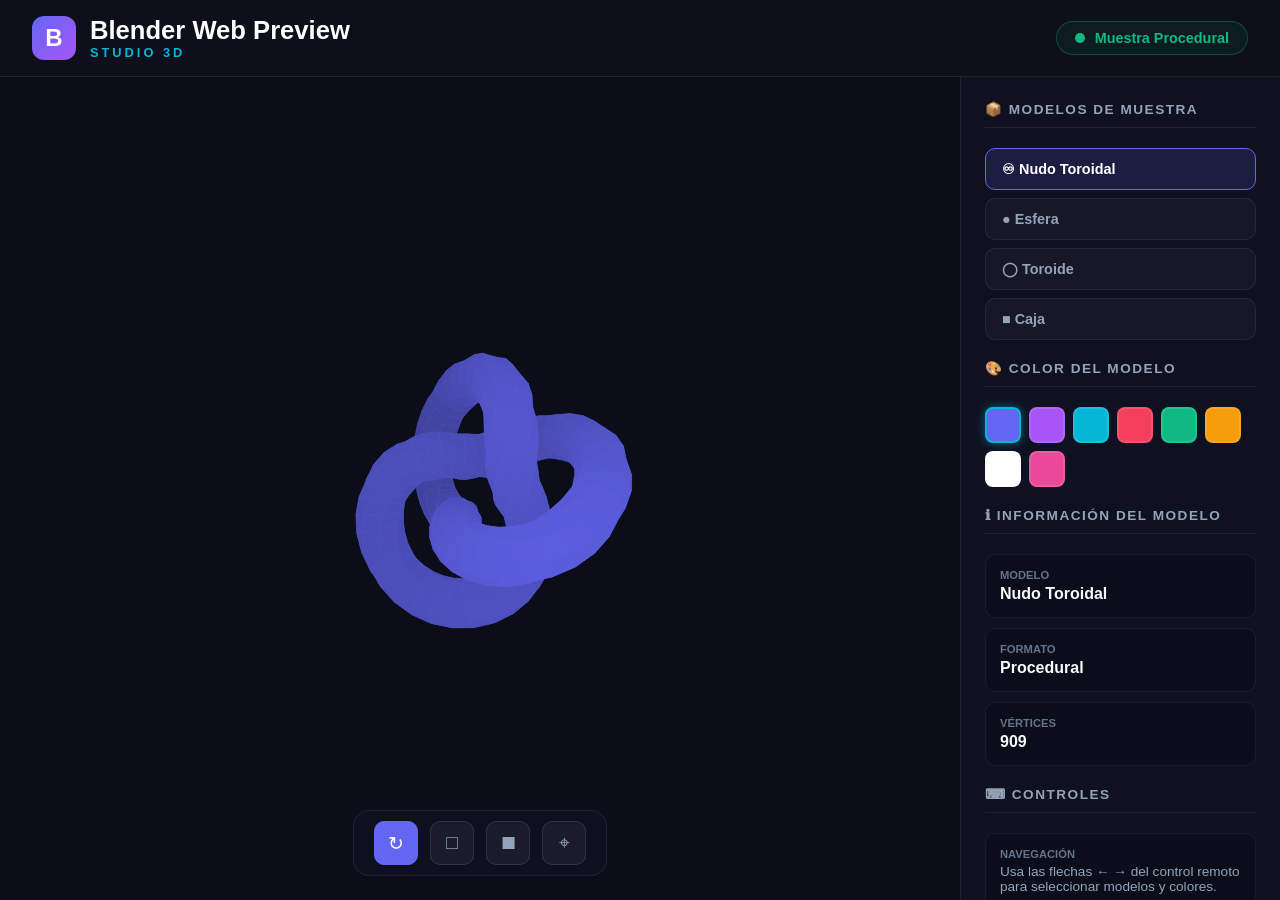
==== tv.html @ 752a5b27 "Agregar versión compatible para Smart TV (tv.html) y script de inicio" ====
<!DOCTYPE html>
<html lang="es">
<head>
  <meta charset="UTF-8">
  <meta name="viewport" content="width=device-width, initial-scale=1.0">
  <title>Blender Web Preview - Studio 3D</title>
  <style>
    /* ===== SMART TV COMPATIBLE CSS ===== */
    /* No CSS variables, no backdrop-filter, no complex gradients */
    * {
      box-sizing: border-box;
      margin: 0;
      padding: 0;
    }

    @font-face {
      font-family: 'TVFont';
      src: local('Segoe UI'), local('Arial'), local('Helvetica');
    }

    body {
      background: #0a0b12;
      color: #f8fafc;
      font-family: 'TVFont', Arial, Helvetica, sans-serif;
      height: 100vh;
      overflow: hidden;
      display: flex;
      flex-direction: column;
    }

    /* Header */
    .tv-header {
      display: flex;
      align-items: center;
      justify-content: space-between;
      padding: 16px 32px;
      background: #0d0f1a;
      border-bottom: 1px solid rgba(255,255,255,0.08);
      flex-shrink: 0;
    }

    .tv-logo {
      display: flex;
      align-items: center;
      gap: 14px;
    }

    .tv-logo-icon {
      background: linear-gradient(135deg, #6366f1, #a855f7);
      width: 44px;
      height: 44px;
      border-radius: 12px;
      display: flex;
      align-items: center;
      justify-content: center;
      color: #fff;
      font-weight: 800;
      font-size: 1.5rem;
    }

    .tv-logo-title {
      font-size: 1.6rem;
      font-weight: 700;
      color: #fff;
    }

    .tv-logo-subtitle {
      font-size: 0.8rem;
      color: #06b6d4;
      text-transform: uppercase;
      letter-spacing: 3px;
      font-weight: 600;
    }

    .tv-status {
      display: flex;
      align-items: center;
      gap: 10px;
      padding: 8px 18px;
      border-radius: 30px;
      border: 1px solid rgba(16, 185, 129, 0.3);
      background: rgba(16, 185, 129, 0.08);
      color: #10b981;
      font-size: 0.9rem;
      font-weight: 600;
    }

    .tv-status-dot {
      width: 10px;
      height: 10px;
      border-radius: 50%;
      background: #10b981;
    }

    /* Main content */
    .tv-main {
      flex: 1;
      display: flex;
      position: relative;
      overflow: hidden;
    }

    /* 3D Canvas area */
    .tv-canvas-wrap {
      flex: 1;
      display: flex;
      align-items: center;
      justify-content: center;
      position: relative;
      background: #0b0d19;
    }

    #tv-canvas {
      width: 100%;
      height: 100%;
      display: block;
    }

    /* Side info panel */
    .tv-sidebar {
      width: 320px;
      background: rgba(16, 18, 35, 0.9);
      border-left: 1px solid rgba(255,255,255,0.07);
      padding: 24px;
      display: flex;
      flex-direction: column;
      gap: 20px;
      overflow-y: auto;
      flex-shrink: 0;
    }

    .tv-section-title {
      font-size: 0.85rem;
      font-weight: 700;
      text-transform: uppercase;
      letter-spacing: 1.5px;
      color: #94a3b8;
      border-bottom: 1px solid rgba(255,255,255,0.07);
      padding-bottom: 10px;
    }

    .tv-info-card {
      padding: 14px;
      border-radius: 10px;
      background: rgba(0,0,0,0.2);
      border: 1px solid rgba(255,255,255,0.06);
    }

    .tv-info-label {
      font-size: 0.7rem;
      font-weight: 600;
      text-transform: uppercase;
      color: #64748b;
      margin-bottom: 4px;
    }

    .tv-info-value {
      font-size: 1rem;
      font-weight: 700;
      color: #f8fafc;
    }

    .tv-info-grid {
      display: flex;
      flex-direction: column;
      gap: 10px;
    }

    /* Control buttons */
    .tv-controls {
      position: absolute;
      bottom: 24px;
      left: 50%;
      transform: translateX(-50%);
      display: flex;
      gap: 12px;
      padding: 10px 20px;
      background: rgba(16, 18, 35, 0.85);
      border: 1px solid rgba(255,255,255,0.07);
      border-radius: 16px;
    }

    .tv-btn {
      width: 44px;
      height: 44px;
      border-radius: 10px;
      background: rgba(255,255,255,0.05);
      border: 1px solid rgba(255,255,255,0.1);
      color: #94a3b8;
      display: flex;
      align-items: center;
      justify-content: center;
      cursor: pointer;
      font-size: 1.2rem;
      transition: all 0.2s;
    }

    .tv-btn:hover, .tv-btn:focus {
      background: rgba(99, 102, 241, 0.15);
      border-color: #6366f1;
      color: #fff;
      outline: none;
    }

    .tv-btn.active {
      background: #6366f1;
      border-color: #6366f1;
      color: #fff;
    }

    /* Sample models grid */
    .tv-samples {
      display: flex;
      flex-direction: column;
      gap: 8px;
    }

    .tv-sample-btn {
      padding: 12px 16px;
      border-radius: 10px;
      background: rgba(255,255,255,0.03);
      border: 1px solid rgba(255,255,255,0.07);
      color: #94a3b8;
      font-size: 0.9rem;
      font-weight: 600;
      cursor: pointer;
      text-align: left;
      transition: all 0.2s;
    }

    .tv-sample-btn:hover, .tv-sample-btn:focus {
      background: rgba(99, 102, 241, 0.1);
      border-color: #6366f1;
      color: #fff;
      outline: none;
    }

    .tv-sample-btn.selected {
      background: rgba(99, 102, 241, 0.15);
      border-color: #6366f1;
      color: #fff;
    }

    /* Color selection */
    .tv-color-row {
      display: flex;
      gap: 8px;
      flex-wrap: wrap;
    }

    .tv-color-swatch {
      width: 36px;
      height: 36px;
      border-radius: 8px;
      border: 2px solid rgba(255,255,255,0.1);
      cursor: pointer;
      transition: all 0.2s;
    }

    .tv-color-swatch:hover, .tv-color-swatch:focus {
      border-color: #fff;
      transform: scale(1.1);
      outline: none;
    }

    .tv-color-swatch.selected {
      border-color: #06b6d4;
      box-shadow: 0 0 10px rgba(6, 182, 212, 0.5);
    }

    /* IP display */
    .tv-ip-banner {
      position: absolute;
      top: 16px;
      right: 16px;
      padding: 8px 16px;
      border-radius: 10px;
      background: rgba(99, 102, 241, 0.15);
      border: 1px solid rgba(99, 102, 241, 0.3);
      color: #a5b4fc;
      font-size: 0.8rem;
      font-weight: 600;
      z-index: 5;
    }

    /* Loading state */
    .tv-loading {
      position: absolute;
      top: 50%;
      left: 50%;
      transform: translate(-50%, -50%);
      text-align: center;
      color: #94a3b8;
      font-size: 1.1rem;
      font-weight: 600;
    }

    /* Keyboard nav highlight */
    *:focus-visible {
      outline: 2px solid #6366f1;
      outline-offset: 2px;
    }
  </style>
</head>
<body>

  <!-- Header -->
  <div class="tv-header">
    <div class="tv-logo">
      <div class="tv-logo-icon">B</div>
      <div>
        <div class="tv-logo-title">Blender Web Preview</div>
        <div class="tv-logo-subtitle">Studio 3D</div>
      </div>
    </div>
    <div class="tv-status">
      <div class="tv-status-dot"></div>
      <span id="tv-status-text">Muestra Procedural</span>
    </div>
  </div>

  <!-- Main -->
  <div class="tv-main">
    <!-- Canvas -->
    <div class="tv-canvas-wrap">
      <canvas id="tv-canvas"></canvas>

      <!-- Bottom controls -->
      <div class="tv-controls">
        <button class="tv-btn active" id="btn-rotate" title="Rotación" tabindex="1">&#x21BB;</button>
        <button class="tv-btn" id="btn-wireframe" title="Wireframe" tabindex="2">&#x25A1;</button>
        <button class="tv-btn" id="btn-grid" title="Cuadrícula" tabindex="3">&#x23F9;</button>
        <button class="tv-btn" id="btn-reset" title="Centrar" tabindex="4">&#x2316;</button>
      </div>
    </div>

    <!-- Sidebar -->
    <div class="tv-sidebar">
      <div class="tv-section-title">&#x1F4E6; Modelos de Muestra</div>
      <div class="tv-samples">
        <button class="tv-sample-btn selected" data-model="torusKnot" tabindex="10">&#x267E; Nudo Toroidal</button>
        <button class="tv-sample-btn" data-model="sphere" tabindex="11">&#x25CF; Esfera</button>
        <button class="tv-sample-btn" data-model="torus" tabindex="12">&#x25EF; Toroide</button>
        <button class="tv-sample-btn" data-model="box" tabindex="13">&#x25A0; Caja</button>
      </div>

      <div class="tv-section-title">&#x1F3A8; Color del Modelo</div>
      <div class="tv-color-row" id="color-palette">
        <div class="tv-color-swatch selected" data-color="#6366f1" style="background:#6366f1" tabindex="20"></div>
        <div class="tv-color-swatch" data-color="#a855f7" style="background:#a855f7" tabindex="21"></div>
        <div class="tv-color-swatch" data-color="#06b6d4" style="background:#06b6d4" tabindex="22"></div>
        <div class="tv-color-swatch" data-color="#f43f5e" style="background:#f43f5e" tabindex="23"></div>
        <div class="tv-color-swatch" data-color="#10b981" style="background:#10b981" tabindex="24"></div>
        <div class="tv-color-swatch" data-color="#f59e0b" style="background:#f59e0b" tabindex="25"></div>
        <div class="tv-color-swatch" data-color="#ffffff" style="background:#ffffff" tabindex="26"></div>
        <div class="tv-color-swatch" data-color="#ec4899" style="background:#ec4899" tabindex="27"></div>
      </div>

      <div class="tv-section-title">&#x2139; Información del Modelo</div>
      <div class="tv-info-grid">
        <div class="tv-info-card">
          <div class="tv-info-label">Modelo</div>
          <div class="tv-info-value" id="info-name">Nudo Toroidal</div>
        </div>
        <div class="tv-info-card">
          <div class="tv-info-label">Formato</div>
          <div class="tv-info-value" id="info-format">Procedural</div>
        </div>
        <div class="tv-info-card">
          <div class="tv-info-label">Vértices</div>
          <div class="tv-info-value" id="info-verts">—</div>
        </div>
      </div>

      <div class="tv-section-title">&#x2328; Controles</div>
      <div class="tv-info-grid">
        <div class="tv-info-card">
          <div class="tv-info-label">Navegación</div>
          <div class="tv-info-value" style="font-size:0.85rem;font-weight:500;color:#94a3b8">
            Usa las flechas ← → del control remoto para seleccionar modelos y colores.
          </div>
        </div>
      </div>
    </div>
  </div>

  <script>
    // ===== SMART TV COMPATIBLE 3D RENDERER =====
    // Uses Canvas 2D (no WebGL required) with wireframe 3D projection

    var canvas = document.getElementById('tv-canvas');
    var ctx = canvas.getContext('2d');

    // State
    var currentModel = 'torusKnot';
    var modelColor = '#6366f1';
    var rotating = true;
    var wireframeMode = false;
    var showGrid = false;
    var angleX = 0.3;
    var angleY = 0;
    var angleZ = 0;

    // Resize canvas
    function resizeCanvas() {
      var parent = canvas.parentElement;
      canvas.width = parent.clientWidth;
      canvas.height = parent.clientHeight;
    }
    window.addEventListener('resize', resizeCanvas);
    resizeCanvas();

    // 3D Math helpers
    function rotateX(p, a) {
      var c = Math.cos(a), s = Math.sin(a);
      return [p[0], p[1]*c - p[2]*s, p[1]*s + p[2]*c];
    }
    function rotateY(p, a) {
      var c = Math.cos(a), s = Math.sin(a);
      return [p[0]*c + p[2]*s, p[1], -p[0]*s + p[2]*c];
    }
    function rotateZ(p, a) {
      var c = Math.cos(a), s = Math.sin(a);
      return [p[0]*c - p[1]*s, p[0]*s + p[1]*c, p[2]];
    }

    function project(p) {
      var fov = 400;
      var z = p[2] + 5;
      if (z < 0.1) z = 0.1;
      var scale = fov / z;
      return [canvas.width/2 + p[0]*scale, canvas.height/2 - p[1]*scale, z];
    }

    // Generate model vertices and edges
    function generateBox() {
      var s = 1;
      var v = [
        [-s,-s,-s],[s,-s,-s],[s,s,-s],[-s,s,-s],
        [-s,-s,s],[s,-s,s],[s,s,s],[-s,s,s]
      ];
      var e = [
        [0,1],[1,2],[2,3],[3,0],
        [4,5],[5,6],[6,7],[7,4],
        [0,4],[1,5],[2,6],[3,7]
      ];
      var f = [
        [0,1,2,3],[4,5,6,7],[0,1,5,4],[2,3,7,6],[0,3,7,4],[1,2,6,5]
      ];
      return {vertices: v, edges: e, faces: f, name: 'Caja'};
    }

    function generateSphere(res) {
      res = res || 16;
      var v = [];
      var e = [];
      var f = [];
      for (var i = 0; i <= res; i++) {
        var lat = Math.PI * i / res - Math.PI/2;
        for (var j = 0; j <= res; j++) {
          var lon = 2 * Math.PI * j / res;
          v.push([
            1.2 * Math.cos(lat) * Math.cos(lon),
            1.2 * Math.sin(lat),
            1.2 * Math.cos(lat) * Math.sin(lon)
          ]);
        }
      }
      for (var i = 0; i < res; i++) {
        for (var j = 0; j < res; j++) {
          var a = i * (res+1) + j;
          var b = a + 1;
          var c = a + res + 1;
          var d = c + 1;
          e.push([a, b]);
          e.push([a, c]);
          if (i === res - 1) e.push([c, d]);
          if (j === res - 1) e.push([b, d]);
          f.push([a, b, d, c]);
        }
      }
      return {vertices: v, edges: e, faces: f, name: 'Esfera'};
    }

    function generateTorus(R, r, seg1, seg2) {
      R = R || 1.0;
      r = r || 0.4;
      seg1 = seg1 || 24;
      seg2 = seg2 || 12;
      var v = [];
      var e = [];
      var f = [];
      for (var i = 0; i <= seg1; i++) {
        var theta = 2 * Math.PI * i / seg1;
        for (var j = 0; j <= seg2; j++) {
          var phi = 2 * Math.PI * j / seg2;
          v.push([
            (R + r * Math.cos(phi)) * Math.cos(theta),
            r * Math.sin(phi),
            (R + r * Math.cos(phi)) * Math.sin(theta)
          ]);
        }
      }
      for (var i = 0; i < seg1; i++) {
        for (var j = 0; j < seg2; j++) {
          var a = i * (seg2+1) + j;
          var b = a + 1;
          var c = a + seg2 + 1;
          var d = c + 1;
          e.push([a, b]);
          e.push([a, c]);
          f.push([a, b, d, c]);
        }
      }
      return {vertices: v, edges: e, faces: f, name: 'Toroide'};
    }

    function generateTorusKnot(p1, q1, tubeSeg, radSeg) {
      p1 = p1 || 2;
      q1 = q1 || 3;
      tubeSeg = tubeSeg || 100;
      radSeg = radSeg || 8;
      var radius = 1.0;
      var tube = 0.3;
      var v = [];
      var e = [];
      var f = [];

      for (var i = 0; i <= tubeSeg; i++) {
        var u = i / tubeSeg * 2 * Math.PI * p1;
        var cu = Math.cos(u);
        var su = Math.sin(u);
        var quOverP = q1 / p1 * u;
        var cs = Math.cos(quOverP);

        var cx = (2 + cs) * 0.5 * cu;
        var cy = (2 + cs) * 0.5 * su;
        var cz = Math.sin(quOverP) * 0.5;

        // Compute tangent and normal for tube circle
        var u2 = (i + 1) / tubeSeg * 2 * Math.PI * p1;
        var cu2 = Math.cos(u2);
        var su2 = Math.sin(u2);
        var cs2 = Math.cos(q1/p1*u2);
        var tx = (2+cs2)*0.5*cu2 - cx;
        var ty = (2+cs2)*0.5*su2 - cy;
        var tz = Math.sin(q1/p1*u2)*0.5 - cz;
        var tl = Math.sqrt(tx*tx+ty*ty+tz*tz) || 1;
        tx/=tl; ty/=tl; tz/=tl;

        // Arbitrary normal
        var nx = -su, ny = cu, nz = 0;
        var dot = nx*tx+ny*ty+nz*tz;
        nx -= dot*tx; ny -= dot*ty; nz -= dot*tz;
        var nl = Math.sqrt(nx*nx+ny*ny+nz*nz) || 1;
        nx/=nl; ny/=nl; nz/=nl;

        var bx = ty*nz-tz*ny, by = tz*nx-tx*nz, bz = tx*ny-ty*nx;

        for (var j = 0; j <= radSeg; j++) {
          var angle = 2 * Math.PI * j / radSeg;
          var cosA = Math.cos(angle), sinA = Math.sin(angle);
          v.push([
            cx + tube*(cosA*nx + sinA*bx),
            cy + tube*(cosA*ny + sinA*by),
            cz + tube*(cosA*nz + sinA*bz)
          ]);
        }
      }

      for (var i = 0; i < tubeSeg; i++) {
        for (var j = 0; j < radSeg; j++) {
          var a = i * (radSeg+1) + j;
          var b = a + 1;
          var c = a + radSeg + 1;
          var d = c + 1;
          e.push([a, b]);
          e.push([a, c]);
          f.push([a, b, d, c]);
        }
      }
      return {vertices: v, edges: e, faces: f, name: 'Nudo Toroidal'};
    }

    function getModel(type) {
      switch(type) {
        case 'box': return generateBox();
        case 'sphere': return generateSphere(14);
        case 'torus': return generateTorus();
        case 'torusKnot': default: return generateTorusKnot();
      }
    }

    var model = getModel(currentModel);

    // Parse hex color to RGB
    function hexToRgb(hex) {
      var r = parseInt(hex.slice(1,3), 16);
      var g = parseInt(hex.slice(3,5), 16);
      var b = parseInt(hex.slice(5,7), 16);
      return [r, g, b];
    }

    // Draw grid
    function drawGrid() {
      if (!showGrid) return;
      ctx.strokeStyle = 'rgba(255,255,255,0.06)';
      ctx.lineWidth = 1;
      for (var i = -5; i <= 5; i++) {
        var p1 = project(rotateY(rotateX([i, -1.5, -5], angleX), angleY));
        var p2 = project(rotateY(rotateX([i, -1.5, 5], angleX), angleY));
        ctx.beginPath();
        ctx.moveTo(p1[0], p1[1]);
        ctx.lineTo(p2[0], p2[1]);
        ctx.stroke();

        p1 = project(rotateY(rotateX([-5, -1.5, i], angleX), angleY));
        p2 = project(rotateY(rotateX([5, -1.5, i], angleX), angleY));
        ctx.beginPath();
        ctx.moveTo(p1[0], p1[1]);
        ctx.lineTo(p2[0], p2[1]);
        ctx.stroke();
      }
    }

    // Main draw
    function draw() {
      ctx.fillStyle = '#0b0d19';
      ctx.fillRect(0, 0, canvas.width, canvas.height);

      drawGrid();

      var rgb = hexToRgb(modelColor);
      var verts = model.vertices;
      var projected = [];

      for (var i = 0; i < verts.length; i++) {
        var p = verts[i];
        p = rotateX(p, angleX);
        p = rotateY(p, angleY);
        projected.push(project(p));
      }

      if (!wireframeMode && model.faces) {
        // Sort faces by average z (painter's algorithm)
        var facesWithZ = [];
        for (var i = 0; i < model.faces.length; i++) {
          var face = model.faces[i];
          var avgZ = 0;
          for (var j = 0; j < face.length; j++) {
            avgZ += projected[face[j]][2];
          }
          avgZ /= face.length;
          facesWithZ.push({face: face, z: avgZ});
        }
        facesWithZ.sort(function(a, b) { return b.z - a.z; });

        for (var i = 0; i < facesWithZ.length; i++) {
          var face = facesWithZ[i].face;
          var depth = facesWithZ[i].z;

          // Simple depth-based shading
          var shade = Math.max(0.2, Math.min(1, 1 - (depth - 3) / 8));
          var r = Math.round(rgb[0] * shade);
          var g = Math.round(rgb[1] * shade);
          var b = Math.round(rgb[2] * shade);

          ctx.fillStyle = 'rgb(' + r + ',' + g + ',' + b + ')';
          ctx.strokeStyle = 'rgba(' + rgb[0] + ',' + rgb[1] + ',' + rgb[2] + ',0.3)';
          ctx.lineWidth = 0.5;

          ctx.beginPath();
          ctx.moveTo(projected[face[0]][0], projected[face[0]][1]);
          for (var j = 1; j < face.length; j++) {
            ctx.lineTo(projected[face[j]][0], projected[face[j]][1]);
          }
          ctx.closePath();
          ctx.fill();
          ctx.stroke();
        }
      } else {
        // Wireframe mode
        ctx.strokeStyle = modelColor;
        ctx.lineWidth = 1;
        var edges = model.edges;
        for (var i = 0; i < edges.length; i++) {
          var a = projected[edges[i][0]];
          var b = projected[edges[i][1]];
          ctx.beginPath();
          ctx.moveTo(a[0], a[1]);
          ctx.lineTo(b[0], b[1]);
          ctx.stroke();
        }
      }

      if (rotating) {
        angleY += 0.008;
      }

      requestAnimationFrame(draw);
    }

    draw();

    // === UI Interactions ===

    // Model selection
    var sampleBtns = document.querySelectorAll('.tv-sample-btn');
    for (var i = 0; i < sampleBtns.length; i++) {
      sampleBtns[i].addEventListener('click', function() {
        for (var j = 0; j < sampleBtns.length; j++) {
          sampleBtns[j].className = 'tv-sample-btn';
        }
        this.className = 'tv-sample-btn selected';
        currentModel = this.getAttribute('data-model');
        model = getModel(currentModel);
        document.getElementById('info-name').textContent = model.name;
        document.getElementById('info-verts').textContent = model.vertices.length;
      });
    }

    // Color selection
    var swatches = document.querySelectorAll('.tv-color-swatch');
    for (var i = 0; i < swatches.length; i++) {
      swatches[i].addEventListener('click', function() {
        for (var j = 0; j < swatches.length; j++) {
          swatches[j].className = 'tv-color-swatch';
        }
        this.className = 'tv-color-swatch selected';
        modelColor = this.getAttribute('data-color');
      });
    }

    // Toggle buttons
    document.getElementById('btn-rotate').addEventListener('click', function() {
      rotating = !rotating;
      this.className = rotating ? 'tv-btn active' : 'tv-btn';
    });

    document.getElementById('btn-wireframe').addEventListener('click', function() {
      wireframeMode = !wireframeMode;
      this.className = wireframeMode ? 'tv-btn active' : 'tv-btn';
    });

    document.getElementById('btn-grid').addEventListener('click', function() {
      showGrid = !showGrid;
      this.className = showGrid ? 'tv-btn active' : 'tv-btn';
    });

    document.getElementById('btn-reset').addEventListener('click', function() {
      angleX = 0.3;
      angleY = 0;
    });

    // Update initial stats
    document.getElementById('info-verts').textContent = model.vertices.length;
  </script>
</body>
</html>
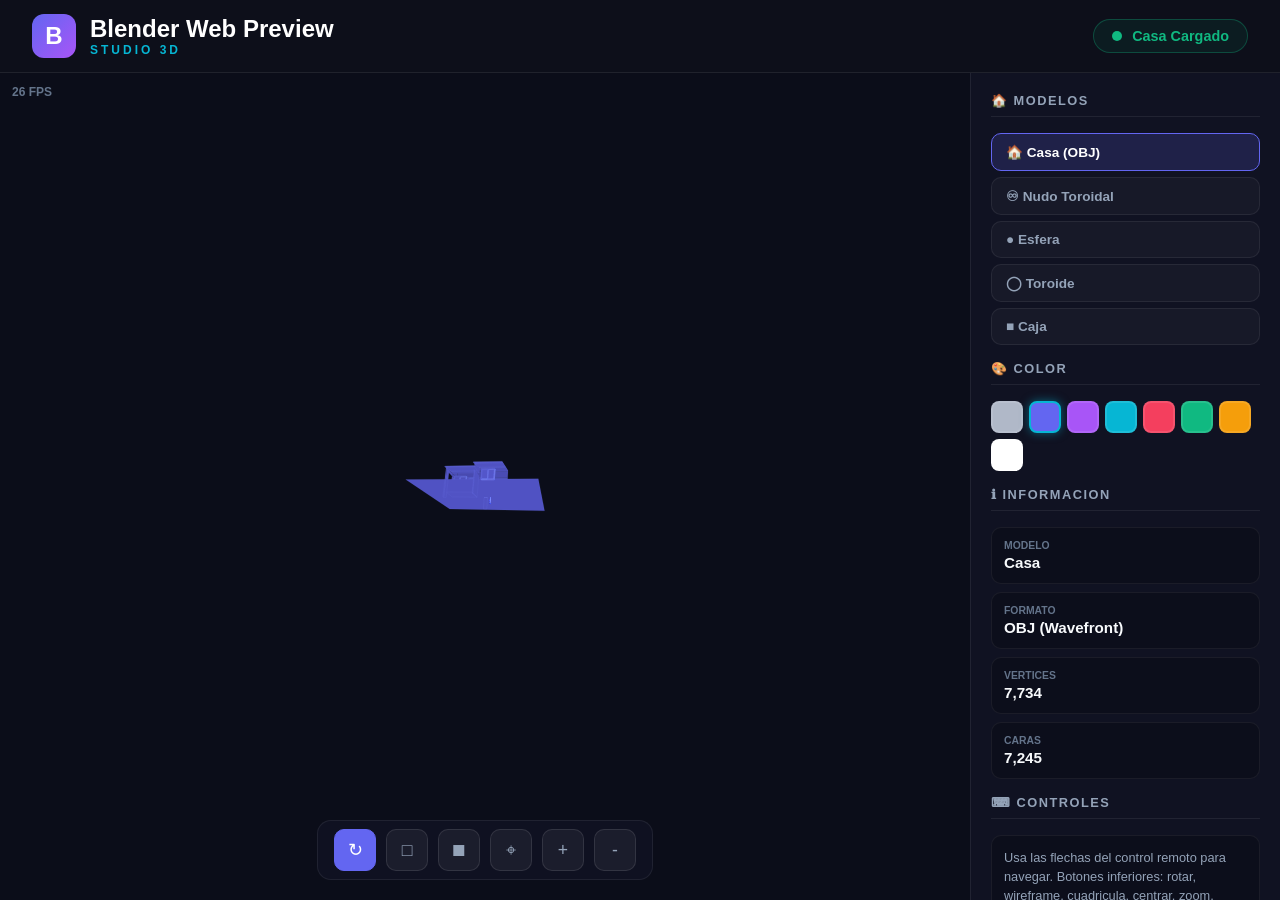
==== commit edfd99bd: "Agregar modelo casa.obj y actualizar tv.html con parser OBJ para Smart TV" ====
--- a/tv.html
+++ b/tv.html
@@ -5,23 +5,16 @@
   <meta name="viewport" content="width=device-width, initial-scale=1.0">
   <title>Blender Web Preview - Studio 3D</title>
   <style>
-    /* ===== SMART TV COMPATIBLE CSS ===== */
-    /* No CSS variables, no backdrop-filter, no complex gradients */
     * {
       box-sizing: border-box;
       margin: 0;
       padding: 0;
     }
 
-    @font-face {
-      font-family: 'TVFont';
-      src: local('Segoe UI'), local('Arial'), local('Helvetica');
-    }
-
     body {
       background: #0a0b12;
       color: #f8fafc;
-      font-family: 'TVFont', Arial, Helvetica, sans-serif;
+      font-family: 'Segoe UI', Arial, Helvetica, sans-serif;
       height: 100vh;
       overflow: hidden;
       display: flex;
@@ -33,7 +26,7 @@
       display: flex;
       align-items: center;
       justify-content: space-between;
-      padding: 16px 32px;
+      padding: 14px 32px;
       background: #0d0f1a;
       border-bottom: 1px solid rgba(255,255,255,0.08);
       flex-shrink: 0;
@@ -59,13 +52,13 @@
     }
 
     .tv-logo-title {
-      font-size: 1.6rem;
+      font-size: 1.5rem;
       font-weight: 700;
       color: #fff;
     }
 
     .tv-logo-subtitle {
-      font-size: 0.8rem;
+      font-size: 0.75rem;
       color: #06b6d4;
       text-transform: uppercase;
       letter-spacing: 3px;
@@ -100,7 +93,6 @@
       overflow: hidden;
     }
 
-    /* 3D Canvas area */
     .tv-canvas-wrap {
       flex: 1;
       display: flex;
@@ -116,46 +108,46 @@
       display: block;
     }
 
-    /* Side info panel */
+    /* Side panel */
     .tv-sidebar {
-      width: 320px;
-      background: rgba(16, 18, 35, 0.9);
+      width: 310px;
+      background: rgba(16, 18, 35, 0.95);
       border-left: 1px solid rgba(255,255,255,0.07);
-      padding: 24px;
+      padding: 20px;
       display: flex;
       flex-direction: column;
-      gap: 20px;
+      gap: 16px;
       overflow-y: auto;
       flex-shrink: 0;
     }
 
     .tv-section-title {
-      font-size: 0.85rem;
+      font-size: 0.8rem;
       font-weight: 700;
       text-transform: uppercase;
       letter-spacing: 1.5px;
       color: #94a3b8;
       border-bottom: 1px solid rgba(255,255,255,0.07);
-      padding-bottom: 10px;
+      padding-bottom: 8px;
     }
 
     .tv-info-card {
-      padding: 14px;
+      padding: 12px;
       border-radius: 10px;
       background: rgba(0,0,0,0.2);
       border: 1px solid rgba(255,255,255,0.06);
     }
 
     .tv-info-label {
-      font-size: 0.7rem;
+      font-size: 0.65rem;
       font-weight: 600;
       text-transform: uppercase;
       color: #64748b;
-      margin-bottom: 4px;
+      margin-bottom: 3px;
     }
 
     .tv-info-value {
-      font-size: 1rem;
+      font-size: 0.95rem;
       font-weight: 700;
       color: #f8fafc;
     }
@@ -163,26 +155,26 @@
     .tv-info-grid {
       display: flex;
       flex-direction: column;
-      gap: 10px;
-    }
-
-    /* Control buttons */
+      gap: 8px;
+    }
+
+    /* Controls */
     .tv-controls {
       position: absolute;
-      bottom: 24px;
+      bottom: 20px;
       left: 50%;
       transform: translateX(-50%);
       display: flex;
-      gap: 12px;
-      padding: 10px 20px;
-      background: rgba(16, 18, 35, 0.85);
+      gap: 10px;
+      padding: 8px 16px;
+      background: rgba(16, 18, 35, 0.9);
       border: 1px solid rgba(255,255,255,0.07);
-      border-radius: 16px;
+      border-radius: 14px;
     }
 
     .tv-btn {
-      width: 44px;
-      height: 44px;
+      width: 42px;
+      height: 42px;
       border-radius: 10px;
       background: rgba(255,255,255,0.05);
       border: 1px solid rgba(255,255,255,0.1);
@@ -191,7 +183,7 @@
       align-items: center;
       justify-content: center;
       cursor: pointer;
-      font-size: 1.2rem;
+      font-size: 1.1rem;
       transition: all 0.2s;
     }
 
@@ -208,20 +200,14 @@
       color: #fff;
     }
 
-    /* Sample models grid */
-    .tv-samples {
-      display: flex;
-      flex-direction: column;
-      gap: 8px;
-    }
-
+    /* Models list */
     .tv-sample-btn {
-      padding: 12px 16px;
+      padding: 10px 14px;
       border-radius: 10px;
       background: rgba(255,255,255,0.03);
       border: 1px solid rgba(255,255,255,0.07);
       color: #94a3b8;
-      font-size: 0.9rem;
+      font-size: 0.85rem;
       font-weight: 600;
       cursor: pointer;
       text-align: left;
@@ -236,21 +222,27 @@
     }
 
     .tv-sample-btn.selected {
-      background: rgba(99, 102, 241, 0.15);
+      background: rgba(99, 102, 241, 0.18);
       border-color: #6366f1;
       color: #fff;
     }
 
-    /* Color selection */
+    .tv-samples {
+      display: flex;
+      flex-direction: column;
+      gap: 6px;
+    }
+
+    /* Color swatches */
     .tv-color-row {
       display: flex;
-      gap: 8px;
+      gap: 6px;
       flex-wrap: wrap;
     }
 
     .tv-color-swatch {
-      width: 36px;
-      height: 36px;
+      width: 32px;
+      height: 32px;
       border-radius: 8px;
       border: 2px solid rgba(255,255,255,0.1);
       cursor: pointer;
@@ -268,37 +260,58 @@
       box-shadow: 0 0 10px rgba(6, 182, 212, 0.5);
     }
 
-    /* IP display */
-    .tv-ip-banner {
+    /* Loading overlay */
+    .tv-loading-overlay {
       position: absolute;
-      top: 16px;
-      right: 16px;
-      padding: 8px 16px;
-      border-radius: 10px;
-      background: rgba(99, 102, 241, 0.15);
-      border: 1px solid rgba(99, 102, 241, 0.3);
-      color: #a5b4fc;
+      top: 0; left: 0; right: 0; bottom: 0;
+      background: rgba(10, 11, 18, 0.92);
+      display: flex;
+      flex-direction: column;
+      align-items: center;
+      justify-content: center;
+      z-index: 10;
+    }
+
+    .tv-loading-overlay.hidden {
+      display: none;
+    }
+
+    .tv-spinner {
+      width: 50px;
+      height: 50px;
+      border: 3px solid rgba(255,255,255,0.08);
+      border-radius: 50%;
+      border-top-color: #6366f1;
+      border-bottom-color: #06b6d4;
+      animation: spin 1s linear infinite;
+    }
+
+    @keyframes spin {
+      to { transform: rotate(360deg); }
+    }
+
+    .tv-loading-text {
+      margin-top: 16px;
+      font-size: 1rem;
+      color: #94a3b8;
+      font-weight: 600;
+    }
+
+    .tv-loading-sub {
+      margin-top: 6px;
       font-size: 0.8rem;
+      color: #64748b;
+    }
+
+    /* FPS counter */
+    .tv-fps {
+      position: absolute;
+      top: 12px;
+      left: 12px;
+      font-size: 0.75rem;
+      color: #64748b;
       font-weight: 600;
       z-index: 5;
-    }
-
-    /* Loading state */
-    .tv-loading {
-      position: absolute;
-      top: 50%;
-      left: 50%;
-      transform: translate(-50%, -50%);
-      text-align: center;
-      color: #94a3b8;
-      font-size: 1.1rem;
-      font-weight: 600;
-    }
-
-    /* Keyboard nav highlight */
-    *:focus-visible {
-      outline: 2px solid #6366f1;
-      outline-offset: 2px;
     }
   </style>
 </head>
@@ -315,69 +328,82 @@
     </div>
     <div class="tv-status">
       <div class="tv-status-dot"></div>
-      <span id="tv-status-text">Muestra Procedural</span>
+      <span id="tv-status-text">Cargando...</span>
     </div>
   </div>
 
   <!-- Main -->
   <div class="tv-main">
-    <!-- Canvas -->
     <div class="tv-canvas-wrap">
       <canvas id="tv-canvas"></canvas>
+      <div class="tv-fps" id="fps-counter">-- FPS</div>
+
+      <!-- Loading overlay -->
+      <div class="tv-loading-overlay" id="loading-overlay">
+        <div class="tv-spinner"></div>
+        <div class="tv-loading-text" id="loading-text">Cargando modelo 3D...</div>
+        <div class="tv-loading-sub" id="loading-sub">Preparando casa.obj</div>
+      </div>
 
       <!-- Bottom controls -->
       <div class="tv-controls">
-        <button class="tv-btn active" id="btn-rotate" title="Rotación" tabindex="1">&#x21BB;</button>
+        <button class="tv-btn active" id="btn-rotate" title="Rotacion" tabindex="1">&#x21BB;</button>
         <button class="tv-btn" id="btn-wireframe" title="Wireframe" tabindex="2">&#x25A1;</button>
-        <button class="tv-btn" id="btn-grid" title="Cuadrícula" tabindex="3">&#x23F9;</button>
+        <button class="tv-btn" id="btn-grid" title="Cuadricula" tabindex="3">&#x23F9;</button>
         <button class="tv-btn" id="btn-reset" title="Centrar" tabindex="4">&#x2316;</button>
+        <button class="tv-btn" id="btn-zoom-in" title="Acercar" tabindex="5">+</button>
+        <button class="tv-btn" id="btn-zoom-out" title="Alejar" tabindex="6">-</button>
       </div>
     </div>
 
     <!-- Sidebar -->
     <div class="tv-sidebar">
-      <div class="tv-section-title">&#x1F4E6; Modelos de Muestra</div>
+      <div class="tv-section-title">&#x1F3E0; Modelos</div>
       <div class="tv-samples">
-        <button class="tv-sample-btn selected" data-model="torusKnot" tabindex="10">&#x267E; Nudo Toroidal</button>
-        <button class="tv-sample-btn" data-model="sphere" tabindex="11">&#x25CF; Esfera</button>
-        <button class="tv-sample-btn" data-model="torus" tabindex="12">&#x25EF; Toroide</button>
-        <button class="tv-sample-btn" data-model="box" tabindex="13">&#x25A0; Caja</button>
+        <button class="tv-sample-btn selected" data-model="casa" tabindex="10">&#x1F3E0; Casa (OBJ)</button>
+        <button class="tv-sample-btn" data-model="torusKnot" tabindex="11">&#x267E; Nudo Toroidal</button>
+        <button class="tv-sample-btn" data-model="sphere" tabindex="12">&#x25CF; Esfera</button>
+        <button class="tv-sample-btn" data-model="torus" tabindex="13">&#x25EF; Toroide</button>
+        <button class="tv-sample-btn" data-model="box" tabindex="14">&#x25A0; Caja</button>
       </div>
 
-      <div class="tv-section-title">&#x1F3A8; Color del Modelo</div>
+      <div class="tv-section-title">&#x1F3A8; Color</div>
       <div class="tv-color-row" id="color-palette">
-        <div class="tv-color-swatch selected" data-color="#6366f1" style="background:#6366f1" tabindex="20"></div>
-        <div class="tv-color-swatch" data-color="#a855f7" style="background:#a855f7" tabindex="21"></div>
-        <div class="tv-color-swatch" data-color="#06b6d4" style="background:#06b6d4" tabindex="22"></div>
-        <div class="tv-color-swatch" data-color="#f43f5e" style="background:#f43f5e" tabindex="23"></div>
-        <div class="tv-color-swatch" data-color="#10b981" style="background:#10b981" tabindex="24"></div>
-        <div class="tv-color-swatch" data-color="#f59e0b" style="background:#f59e0b" tabindex="25"></div>
-        <div class="tv-color-swatch" data-color="#ffffff" style="background:#ffffff" tabindex="26"></div>
-        <div class="tv-color-swatch" data-color="#ec4899" style="background:#ec4899" tabindex="27"></div>
+        <div class="tv-color-swatch" data-color="#b0b8c8" style="background:#b0b8c8" tabindex="20"></div>
+        <div class="tv-color-swatch selected" data-color="#6366f1" style="background:#6366f1" tabindex="21"></div>
+        <div class="tv-color-swatch" data-color="#a855f7" style="background:#a855f7" tabindex="22"></div>
+        <div class="tv-color-swatch" data-color="#06b6d4" style="background:#06b6d4" tabindex="23"></div>
+        <div class="tv-color-swatch" data-color="#f43f5e" style="background:#f43f5e" tabindex="24"></div>
+        <div class="tv-color-swatch" data-color="#10b981" style="background:#10b981" tabindex="25"></div>
+        <div class="tv-color-swatch" data-color="#f59e0b" style="background:#f59e0b" tabindex="26"></div>
+        <div class="tv-color-swatch" data-color="#ffffff" style="background:#ffffff" tabindex="27"></div>
       </div>
 
-      <div class="tv-section-title">&#x2139; Información del Modelo</div>
+      <div class="tv-section-title">&#x2139; Informacion</div>
       <div class="tv-info-grid">
         <div class="tv-info-card">
           <div class="tv-info-label">Modelo</div>
-          <div class="tv-info-value" id="info-name">Nudo Toroidal</div>
+          <div class="tv-info-value" id="info-name">Casa</div>
         </div>
         <div class="tv-info-card">
           <div class="tv-info-label">Formato</div>
-          <div class="tv-info-value" id="info-format">Procedural</div>
+          <div class="tv-info-value" id="info-format">OBJ (Wavefront)</div>
         </div>
         <div class="tv-info-card">
-          <div class="tv-info-label">Vértices</div>
-          <div class="tv-info-value" id="info-verts">—</div>
+          <div class="tv-info-label">Vertices</div>
+          <div class="tv-info-value" id="info-verts">...</div>
+        </div>
+        <div class="tv-info-card">
+          <div class="tv-info-label">Caras</div>
+          <div class="tv-info-value" id="info-faces">...</div>
         </div>
       </div>
 
       <div class="tv-section-title">&#x2328; Controles</div>
       <div class="tv-info-grid">
         <div class="tv-info-card">
-          <div class="tv-info-label">Navegación</div>
-          <div class="tv-info-value" style="font-size:0.85rem;font-weight:500;color:#94a3b8">
-            Usa las flechas ← → del control remoto para seleccionar modelos y colores.
+          <div class="tv-info-value" style="font-size:0.8rem;font-weight:500;color:#94a3b8;line-height:1.5">
+            Usa las flechas del control remoto para navegar. Botones inferiores: rotar, wireframe, cuadricula, centrar, zoom.
           </div>
         </div>
       </div>
@@ -386,22 +412,26 @@
 
   <script>
     // ===== SMART TV COMPATIBLE 3D RENDERER =====
-    // Uses Canvas 2D (no WebGL required) with wireframe 3D projection
+    // Canvas 2D renderer with OBJ file loader
 
     var canvas = document.getElementById('tv-canvas');
     var ctx = canvas.getContext('2d');
 
     // State
-    var currentModel = 'torusKnot';
+    var currentModelKey = 'casa';
     var modelColor = '#6366f1';
     var rotating = true;
     var wireframeMode = false;
     var showGrid = false;
     var angleX = 0.3;
     var angleY = 0;
-    var angleZ = 0;
-
-    // Resize canvas
+    var zoomLevel = 1.0;
+    var casaModel = null; // Will hold parsed OBJ data
+
+    // FPS tracking
+    var fpsFrames = 0;
+    var fpsLast = performance.now();
+
     function resizeCanvas() {
       var parent = canvas.parentElement;
       canvas.width = parent.clientWidth;
@@ -410,7 +440,7 @@
     window.addEventListener('resize', resizeCanvas);
     resizeCanvas();
 
-    // 3D Math helpers
+    // ===== 3D Math =====
     function rotateX(p, a) {
       var c = Math.cos(a), s = Math.sin(a);
       return [p[0], p[1]*c - p[2]*s, p[1]*s + p[2]*c];
@@ -419,181 +449,219 @@
       var c = Math.cos(a), s = Math.sin(a);
       return [p[0]*c + p[2]*s, p[1], -p[0]*s + p[2]*c];
     }
-    function rotateZ(p, a) {
-      var c = Math.cos(a), s = Math.sin(a);
-      return [p[0]*c - p[1]*s, p[0]*s + p[1]*c, p[2]];
-    }
 
     function project(p) {
-      var fov = 400;
-      var z = p[2] + 5;
+      var fov = 300 * zoomLevel;
+      var z = p[2] + 8;
       if (z < 0.1) z = 0.1;
       var scale = fov / z;
       return [canvas.width/2 + p[0]*scale, canvas.height/2 - p[1]*scale, z];
     }
 
-    // Generate model vertices and edges
+    // ===== OBJ Parser =====
+    function parseOBJ(text) {
+      var vertices = [];
+      var faces = [];
+      var lines = text.split('\n');
+
+      for (var i = 0; i < lines.length; i++) {
+        var line = lines[i].trim();
+        if (line.length === 0 || line.charAt(0) === '#') continue;
+
+        var parts = line.split(/\s+/);
+        var type = parts[0];
+
+        if (type === 'v' && parts.length >= 4) {
+          vertices.push([
+            parseFloat(parts[1]),
+            parseFloat(parts[2]),
+            parseFloat(parts[3])
+          ]);
+        } else if (type === 'f') {
+          var faceIndices = [];
+          for (var j = 1; j < parts.length; j++) {
+            // Handle formats: "1", "1/2", "1/2/3", "1//3"
+            var idx = parseInt(parts[j].split('/')[0], 10);
+            if (idx < 0) idx = vertices.length + idx + 1;
+            faceIndices.push(idx - 1); // OBJ is 1-indexed
+          }
+          if (faceIndices.length >= 3) {
+            faces.push(faceIndices);
+          }
+        }
+      }
+
+      // Center and normalize the model
+      var minX = Infinity, minY = Infinity, minZ = Infinity;
+      var maxX = -Infinity, maxY = -Infinity, maxZ = -Infinity;
+
+      for (var i = 0; i < vertices.length; i++) {
+        var v = vertices[i];
+        if (v[0] < minX) minX = v[0];
+        if (v[1] < minY) minY = v[1];
+        if (v[2] < minZ) minZ = v[2];
+        if (v[0] > maxX) maxX = v[0];
+        if (v[1] > maxY) maxY = v[1];
+        if (v[2] > maxZ) maxZ = v[2];
+      }
+
+      var cx = (minX + maxX) / 2;
+      var cy = (minY + maxY) / 2;
+      var cz = (minZ + maxZ) / 2;
+      var rangeX = maxX - minX;
+      var rangeY = maxY - minY;
+      var rangeZ = maxZ - minZ;
+      var maxRange = Math.max(rangeX, rangeY, rangeZ);
+      var scale = 3.0 / maxRange; // Normalize to fit ~3 units
+
+      for (var i = 0; i < vertices.length; i++) {
+        vertices[i][0] = (vertices[i][0] - cx) * scale;
+        vertices[i][1] = (vertices[i][1] - cy) * scale;
+        vertices[i][2] = (vertices[i][2] - cz) * scale;
+      }
+
+      // Build edges from faces for wireframe mode
+      var edgeSet = {};
+      var edges = [];
+      for (var i = 0; i < faces.length; i++) {
+        var face = faces[i];
+        for (var j = 0; j < face.length; j++) {
+          var a = face[j];
+          var b = face[(j + 1) % face.length];
+          var key = Math.min(a,b) + '_' + Math.max(a,b);
+          if (!edgeSet[key]) {
+            edgeSet[key] = true;
+            edges.push([a, b]);
+          }
+        }
+      }
+
+      return {
+        vertices: vertices,
+        faces: faces,
+        edges: edges,
+        name: 'Casa',
+        format: 'OBJ (Wavefront)'
+      };
+    }
+
+    // ===== Procedural Models =====
     function generateBox() {
       var s = 1;
-      var v = [
-        [-s,-s,-s],[s,-s,-s],[s,s,-s],[-s,s,-s],
-        [-s,-s,s],[s,-s,s],[s,s,s],[-s,s,s]
-      ];
-      var e = [
-        [0,1],[1,2],[2,3],[3,0],
-        [4,5],[5,6],[6,7],[7,4],
-        [0,4],[1,5],[2,6],[3,7]
-      ];
-      var f = [
-        [0,1,2,3],[4,5,6,7],[0,1,5,4],[2,3,7,6],[0,3,7,4],[1,2,6,5]
-      ];
-      return {vertices: v, edges: e, faces: f, name: 'Caja'};
+      var v = [[-s,-s,-s],[s,-s,-s],[s,s,-s],[-s,s,-s],[-s,-s,s],[s,-s,s],[s,s,s],[-s,s,s]];
+      var e = [[0,1],[1,2],[2,3],[3,0],[4,5],[5,6],[6,7],[7,4],[0,4],[1,5],[2,6],[3,7]];
+      var f = [[0,1,2,3],[4,5,6,7],[0,1,5,4],[2,3,7,6],[0,3,7,4],[1,2,6,5]];
+      return {vertices:v, edges:e, faces:f, name:'Caja', format:'Procedural'};
     }
 
     function generateSphere(res) {
-      res = res || 16;
-      var v = [];
-      var e = [];
-      var f = [];
-      for (var i = 0; i <= res; i++) {
-        var lat = Math.PI * i / res - Math.PI/2;
-        for (var j = 0; j <= res; j++) {
-          var lon = 2 * Math.PI * j / res;
-          v.push([
-            1.2 * Math.cos(lat) * Math.cos(lon),
-            1.2 * Math.sin(lat),
-            1.2 * Math.cos(lat) * Math.sin(lon)
-          ]);
+      res = res || 14;
+      var v=[],e=[],f=[];
+      for(var i=0;i<=res;i++){var lat=Math.PI*i/res-Math.PI/2;for(var j=0;j<=res;j++){var lon=2*Math.PI*j/res;v.push([1.2*Math.cos(lat)*Math.cos(lon),1.2*Math.sin(lat),1.2*Math.cos(lat)*Math.sin(lon)]);}}
+      for(var i=0;i<res;i++){for(var j=0;j<res;j++){var a=i*(res+1)+j,b=a+1,c=a+res+1,d=c+1;e.push([a,b]);e.push([a,c]);f.push([a,b,d,c]);}}
+      return {vertices:v,edges:e,faces:f,name:'Esfera',format:'Procedural'};
+    }
+
+    function generateTorus(R,r,s1,s2) {
+      R=R||1.0;r=r||0.4;s1=s1||20;s2=s2||10;
+      var v=[],e=[],f=[];
+      for(var i=0;i<=s1;i++){var t=2*Math.PI*i/s1;for(var j=0;j<=s2;j++){var p=2*Math.PI*j/s2;v.push([(R+r*Math.cos(p))*Math.cos(t),r*Math.sin(p),(R+r*Math.cos(p))*Math.sin(t)]);}}
+      for(var i=0;i<s1;i++){for(var j=0;j<s2;j++){var a=i*(s2+1)+j,b=a+1,c=a+s2+1,d=c+1;e.push([a,b]);e.push([a,c]);f.push([a,b,d,c]);}}
+      return {vertices:v,edges:e,faces:f,name:'Toroide',format:'Procedural'};
+    }
+
+    function generateTorusKnot() {
+      var p1=2,q1=3,tubeSeg=80,radSeg=6;
+      var radius=1.0,tube=0.3;var v=[],e=[],f=[];
+      for(var i=0;i<=tubeSeg;i++){var u=i/tubeSeg*2*Math.PI*p1;var cu=Math.cos(u),su=Math.sin(u);var cs=Math.cos(q1/p1*u);
+      var cx=(2+cs)*0.5*cu,cy=(2+cs)*0.5*su,cz=Math.sin(q1/p1*u)*0.5;
+      var u2=(i+1)/tubeSeg*2*Math.PI*p1;var cu2=Math.cos(u2),su2=Math.sin(u2);var cs2=Math.cos(q1/p1*u2);
+      var tx=(2+cs2)*0.5*cu2-cx,ty=(2+cs2)*0.5*su2-cy,tz=Math.sin(q1/p1*u2)*0.5-cz;
+      var tl=Math.sqrt(tx*tx+ty*ty+tz*tz)||1;tx/=tl;ty/=tl;tz/=tl;
+      var nx=-su,ny=cu,nz=0;var dot=nx*tx+ny*ty+nz*tz;nx-=dot*tx;ny-=dot*ty;nz-=dot*tz;
+      var nl=Math.sqrt(nx*nx+ny*ny+nz*nz)||1;nx/=nl;ny/=nl;nz/=nl;
+      var bx=ty*nz-tz*ny,by=tz*nx-tx*nz,bz=tx*ny-ty*nx;
+      for(var j=0;j<=radSeg;j++){var a2=2*Math.PI*j/radSeg;var ca=Math.cos(a2),sa=Math.sin(a2);
+      v.push([cx+tube*(ca*nx+sa*bx),cy+tube*(ca*ny+sa*by),cz+tube*(ca*nz+sa*bz)]);}}
+      for(var i=0;i<tubeSeg;i++){for(var j=0;j<radSeg;j++){var a=i*(radSeg+1)+j,b=a+1,c=a+radSeg+1,d=c+1;e.push([a,b]);e.push([a,c]);f.push([a,b,d,c]);}}
+      return {vertices:v,edges:e,faces:f,name:'Nudo Toroidal',format:'Procedural'};
+    }
+
+    // ===== Model Management =====
+    var proceduralModels = {
+      box: generateBox,
+      sphere: function(){ return generateSphere(14); },
+      torus: function(){ return generateTorus(); },
+      torusKnot: generateTorusKnot
+    };
+
+    var currentModel = null;
+
+    function setModel(model) {
+      currentModel = model;
+      document.getElementById('info-name').textContent = model.name;
+      document.getElementById('info-format').textContent = model.format;
+      document.getElementById('info-verts').textContent = model.vertices.length.toLocaleString();
+      document.getElementById('info-faces').textContent = model.faces.length.toLocaleString();
+      document.getElementById('tv-status-text').textContent = model.name + ' Cargado';
+      angleY = 0;
+    }
+
+    function switchModel(key) {
+      currentModelKey = key;
+      if (key === 'casa') {
+        if (casaModel) {
+          setModel(casaModel);
+        } else {
+          loadCasaOBJ();
         }
-      }
-      for (var i = 0; i < res; i++) {
-        for (var j = 0; j < res; j++) {
-          var a = i * (res+1) + j;
-          var b = a + 1;
-          var c = a + res + 1;
-          var d = c + 1;
-          e.push([a, b]);
-          e.push([a, c]);
-          if (i === res - 1) e.push([c, d]);
-          if (j === res - 1) e.push([b, d]);
-          f.push([a, b, d, c]);
+      } else {
+        var gen = proceduralModels[key];
+        if (gen) setModel(gen());
+      }
+    }
+
+    // ===== Load OBJ File =====
+    function loadCasaOBJ() {
+      var overlay = document.getElementById('loading-overlay');
+      overlay.className = 'tv-loading-overlay';
+      document.getElementById('loading-text').textContent = 'Cargando casa.obj...';
+      document.getElementById('loading-sub').textContent = 'Descargando y procesando geometria 3D';
+
+      var xhr = new XMLHttpRequest();
+      xhr.open('GET', 'casa.obj', true);
+      xhr.onload = function() {
+        if (xhr.status === 200) {
+          document.getElementById('loading-text').textContent = 'Procesando vertices y caras...';
+          // Use setTimeout to let the UI update
+          setTimeout(function() {
+            casaModel = parseOBJ(xhr.responseText);
+            setModel(casaModel);
+            overlay.className = 'tv-loading-overlay hidden';
+          }, 100);
+        } else {
+          document.getElementById('loading-text').textContent = 'Error al cargar casa.obj';
+          document.getElementById('loading-sub').textContent = 'Cargando modelo de muestra...';
+          setTimeout(function() {
+            overlay.className = 'tv-loading-overlay hidden';
+            currentModelKey = 'torusKnot';
+            switchModel('torusKnot');
+          }, 1500);
         }
-      }
-      return {vertices: v, edges: e, faces: f, name: 'Esfera'};
-    }
-
-    function generateTorus(R, r, seg1, seg2) {
-      R = R || 1.0;
-      r = r || 0.4;
-      seg1 = seg1 || 24;
-      seg2 = seg2 || 12;
-      var v = [];
-      var e = [];
-      var f = [];
-      for (var i = 0; i <= seg1; i++) {
-        var theta = 2 * Math.PI * i / seg1;
-        for (var j = 0; j <= seg2; j++) {
-          var phi = 2 * Math.PI * j / seg2;
-          v.push([
-            (R + r * Math.cos(phi)) * Math.cos(theta),
-            r * Math.sin(phi),
-            (R + r * Math.cos(phi)) * Math.sin(theta)
-          ]);
-        }
-      }
-      for (var i = 0; i < seg1; i++) {
-        for (var j = 0; j < seg2; j++) {
-          var a = i * (seg2+1) + j;
-          var b = a + 1;
-          var c = a + seg2 + 1;
-          var d = c + 1;
-          e.push([a, b]);
-          e.push([a, c]);
-          f.push([a, b, d, c]);
-        }
-      }
-      return {vertices: v, edges: e, faces: f, name: 'Toroide'};
-    }
-
-    function generateTorusKnot(p1, q1, tubeSeg, radSeg) {
-      p1 = p1 || 2;
-      q1 = q1 || 3;
-      tubeSeg = tubeSeg || 100;
-      radSeg = radSeg || 8;
-      var radius = 1.0;
-      var tube = 0.3;
-      var v = [];
-      var e = [];
-      var f = [];
-
-      for (var i = 0; i <= tubeSeg; i++) {
-        var u = i / tubeSeg * 2 * Math.PI * p1;
-        var cu = Math.cos(u);
-        var su = Math.sin(u);
-        var quOverP = q1 / p1 * u;
-        var cs = Math.cos(quOverP);
-
-        var cx = (2 + cs) * 0.5 * cu;
-        var cy = (2 + cs) * 0.5 * su;
-        var cz = Math.sin(quOverP) * 0.5;
-
-        // Compute tangent and normal for tube circle
-        var u2 = (i + 1) / tubeSeg * 2 * Math.PI * p1;
-        var cu2 = Math.cos(u2);
-        var su2 = Math.sin(u2);
-        var cs2 = Math.cos(q1/p1*u2);
-        var tx = (2+cs2)*0.5*cu2 - cx;
-        var ty = (2+cs2)*0.5*su2 - cy;
-        var tz = Math.sin(q1/p1*u2)*0.5 - cz;
-        var tl = Math.sqrt(tx*tx+ty*ty+tz*tz) || 1;
-        tx/=tl; ty/=tl; tz/=tl;
-
-        // Arbitrary normal
-        var nx = -su, ny = cu, nz = 0;
-        var dot = nx*tx+ny*ty+nz*tz;
-        nx -= dot*tx; ny -= dot*ty; nz -= dot*tz;
-        var nl = Math.sqrt(nx*nx+ny*ny+nz*nz) || 1;
-        nx/=nl; ny/=nl; nz/=nl;
-
-        var bx = ty*nz-tz*ny, by = tz*nx-tx*nz, bz = tx*ny-ty*nx;
-
-        for (var j = 0; j <= radSeg; j++) {
-          var angle = 2 * Math.PI * j / radSeg;
-          var cosA = Math.cos(angle), sinA = Math.sin(angle);
-          v.push([
-            cx + tube*(cosA*nx + sinA*bx),
-            cy + tube*(cosA*ny + sinA*by),
-            cz + tube*(cosA*nz + sinA*bz)
-          ]);
-        }
-      }
-
-      for (var i = 0; i < tubeSeg; i++) {
-        for (var j = 0; j < radSeg; j++) {
-          var a = i * (radSeg+1) + j;
-          var b = a + 1;
-          var c = a + radSeg + 1;
-          var d = c + 1;
-          e.push([a, b]);
-          e.push([a, c]);
-          f.push([a, b, d, c]);
-        }
-      }
-      return {vertices: v, edges: e, faces: f, name: 'Nudo Toroidal'};
-    }
-
-    function getModel(type) {
-      switch(type) {
-        case 'box': return generateBox();
-        case 'sphere': return generateSphere(14);
-        case 'torus': return generateTorus();
-        case 'torusKnot': default: return generateTorusKnot();
-      }
-    }
-
-    var model = getModel(currentModel);
-
-    // Parse hex color to RGB
+      };
+      xhr.onerror = function() {
+        document.getElementById('loading-text').textContent = 'Error de red';
+        document.getElementById('loading-sub').textContent = 'Cargando modelo de muestra...';
+        setTimeout(function() {
+          overlay.className = 'tv-loading-overlay hidden';
+          currentModelKey = 'torusKnot';
+          switchModel('torusKnot');
+        }, 1500);
+      };
+      xhr.send();
+    }
+
+    // ===== Hex to RGB =====
     function hexToRgb(hex) {
       var r = parseInt(hex.slice(1,3), 16);
       var g = parseInt(hex.slice(3,5), 16);
@@ -601,72 +669,86 @@
       return [r, g, b];
     }
 
-    // Draw grid
+    // ===== Draw Grid =====
     function drawGrid() {
       if (!showGrid) return;
       ctx.strokeStyle = 'rgba(255,255,255,0.06)';
       ctx.lineWidth = 1;
       for (var i = -5; i <= 5; i++) {
-        var p1 = project(rotateY(rotateX([i, -1.5, -5], angleX), angleY));
-        var p2 = project(rotateY(rotateX([i, -1.5, 5], angleX), angleY));
-        ctx.beginPath();
-        ctx.moveTo(p1[0], p1[1]);
-        ctx.lineTo(p2[0], p2[1]);
-        ctx.stroke();
-
-        p1 = project(rotateY(rotateX([-5, -1.5, i], angleX), angleY));
-        p2 = project(rotateY(rotateX([5, -1.5, i], angleX), angleY));
-        ctx.beginPath();
-        ctx.moveTo(p1[0], p1[1]);
-        ctx.lineTo(p2[0], p2[1]);
-        ctx.stroke();
-      }
-    }
-
-    // Main draw
+        var p1 = project(rotateY(rotateX([i, -2, -5], angleX), angleY));
+        var p2 = project(rotateY(rotateX([i, -2, 5], angleX), angleY));
+        ctx.beginPath(); ctx.moveTo(p1[0], p1[1]); ctx.lineTo(p2[0], p2[1]); ctx.stroke();
+        p1 = project(rotateY(rotateX([-5, -2, i], angleX), angleY));
+        p2 = project(rotateY(rotateX([5, -2, i], angleX), angleY));
+        ctx.beginPath(); ctx.moveTo(p1[0], p1[1]); ctx.lineTo(p2[0], p2[1]); ctx.stroke();
+      }
+    }
+
+    // ===== Compute Face Normal for Lighting =====
+    function faceNormalZ(projected, face) {
+      // Use cross product of two edges to get facing direction
+      if (face.length < 3) return 0;
+      var a = projected[face[0]], b = projected[face[1]], c = projected[face[2]];
+      // 2D cross product for back-face culling
+      return (b[0]-a[0])*(c[1]-a[1]) - (b[1]-a[1])*(c[0]-a[0]);
+    }
+
+    // ===== Main Draw =====
     function draw() {
       ctx.fillStyle = '#0b0d19';
       ctx.fillRect(0, 0, canvas.width, canvas.height);
 
       drawGrid();
 
+      if (!currentModel) {
+        requestAnimationFrame(draw);
+        return;
+      }
+
       var rgb = hexToRgb(modelColor);
-      var verts = model.vertices;
-      var projected = [];
+      var verts = currentModel.vertices;
+      var projected = new Array(verts.length);
 
       for (var i = 0; i < verts.length; i++) {
-        var p = verts[i];
-        p = rotateX(p, angleX);
+        var p = rotateX(verts[i], angleX);
         p = rotateY(p, angleY);
-        projected.push(project(p));
-      }
-
-      if (!wireframeMode && model.faces) {
-        // Sort faces by average z (painter's algorithm)
-        var facesWithZ = [];
-        for (var i = 0; i < model.faces.length; i++) {
-          var face = model.faces[i];
-          var avgZ = 0;
-          for (var j = 0; j < face.length; j++) {
-            avgZ += projected[face[j]][2];
+        projected[i] = project(p);
+      }
+
+      if (!wireframeMode && currentModel.faces.length > 0) {
+        var faces = currentModel.faces;
+
+        // For large models, use back-face culling + depth sorting
+        var visibleFaces = [];
+        for (var i = 0; i < faces.length; i++) {
+          var face = faces[i];
+          // Back-face culling: only show faces facing the camera
+          var nz = faceNormalZ(projected, face);
+          if (nz < 0) { // Clockwise = facing camera in our projection
+            var avgZ = 0;
+            for (var j = 0; j < face.length; j++) {
+              avgZ += projected[face[j]][2];
+            }
+            avgZ /= face.length;
+            visibleFaces.push({face: face, z: avgZ, nz: nz});
           }
-          avgZ /= face.length;
-          facesWithZ.push({face: face, z: avgZ});
         }
-        facesWithZ.sort(function(a, b) { return b.z - a.z; });
-
-        for (var i = 0; i < facesWithZ.length; i++) {
-          var face = facesWithZ[i].face;
-          var depth = facesWithZ[i].z;
-
-          // Simple depth-based shading
-          var shade = Math.max(0.2, Math.min(1, 1 - (depth - 3) / 8));
+
+        // Sort back to front (painter's algorithm)
+        visibleFaces.sort(function(a, b) { return b.z - a.z; });
+
+        for (var i = 0; i < visibleFaces.length; i++) {
+          var face = visibleFaces[i].face;
+          var depth = visibleFaces[i].z;
+
+          // Depth-based shading
+          var shade = Math.max(0.25, Math.min(1.0, 1.2 - (depth - 4) / 10));
           var r = Math.round(rgb[0] * shade);
           var g = Math.round(rgb[1] * shade);
           var b = Math.round(rgb[2] * shade);
 
           ctx.fillStyle = 'rgb(' + r + ',' + g + ',' + b + ')';
-          ctx.strokeStyle = 'rgba(' + rgb[0] + ',' + rgb[1] + ',' + rgb[2] + ',0.3)';
+          ctx.strokeStyle = 'rgba(' + Math.min(255, rgb[0]+40) + ',' + Math.min(255, rgb[1]+40) + ',' + Math.min(255, rgb[2]+40) + ',0.15)';
           ctx.lineWidth = 0.5;
 
           ctx.beginPath();
@@ -682,27 +764,43 @@
         // Wireframe mode
         ctx.strokeStyle = modelColor;
         ctx.lineWidth = 1;
-        var edges = model.edges;
+        ctx.globalAlpha = 0.6;
+        var edges = currentModel.edges;
         for (var i = 0; i < edges.length; i++) {
           var a = projected[edges[i][0]];
           var b = projected[edges[i][1]];
-          ctx.beginPath();
-          ctx.moveTo(a[0], a[1]);
-          ctx.lineTo(b[0], b[1]);
-          ctx.stroke();
+          if (a && b) {
+            ctx.beginPath();
+            ctx.moveTo(a[0], a[1]);
+            ctx.lineTo(b[0], b[1]);
+            ctx.stroke();
+          }
         }
+        ctx.globalAlpha = 1.0;
       }
 
       if (rotating) {
-        angleY += 0.008;
+        angleY += 0.006;
+      }
+
+      // FPS counter
+      fpsFrames++;
+      var now = performance.now();
+      if (now - fpsLast >= 1000) {
+        document.getElementById('fps-counter').textContent = fpsFrames + ' FPS';
+        fpsFrames = 0;
+        fpsLast = now;
       }
 
       requestAnimationFrame(draw);
     }
 
+    // ===== Start =====
+    // Load casa.obj by default
+    loadCasaOBJ();
     draw();
 
-    // === UI Interactions ===
+    // ===== UI Interactions =====
 
     // Model selection
     var sampleBtns = document.querySelectorAll('.tv-sample-btn');
@@ -712,10 +810,7 @@
           sampleBtns[j].className = 'tv-sample-btn';
         }
         this.className = 'tv-sample-btn selected';
-        currentModel = this.getAttribute('data-model');
-        model = getModel(currentModel);
-        document.getElementById('info-name').textContent = model.name;
-        document.getElementById('info-verts').textContent = model.vertices.length;
+        switchModel(this.getAttribute('data-model'));
       });
     }
 
@@ -731,7 +826,7 @@
       });
     }
 
-    // Toggle buttons
+    // Buttons
     document.getElementById('btn-rotate').addEventListener('click', function() {
       rotating = !rotating;
       this.className = rotating ? 'tv-btn active' : 'tv-btn';
@@ -750,10 +845,28 @@
     document.getElementById('btn-reset').addEventListener('click', function() {
       angleX = 0.3;
       angleY = 0;
+      zoomLevel = 1.0;
     });
 
-    // Update initial stats
-    document.getElementById('info-verts').textContent = model.vertices.length;
+    document.getElementById('btn-zoom-in').addEventListener('click', function() {
+      zoomLevel = Math.min(3.0, zoomLevel + 0.2);
+    });
+
+    document.getElementById('btn-zoom-out').addEventListener('click', function() {
+      zoomLevel = Math.max(0.3, zoomLevel - 0.2);
+    });
+
+    // Keyboard controls for TV remote
+    document.addEventListener('keydown', function(e) {
+      switch(e.keyCode) {
+        case 37: angleY -= 0.1; break; // Left arrow
+        case 39: angleY += 0.1; break; // Right arrow
+        case 38: angleX -= 0.1; break; // Up arrow
+        case 40: angleX += 0.1; break; // Down arrow
+        case 107: case 187: zoomLevel = Math.min(3.0, zoomLevel + 0.15); break; // +
+        case 109: case 189: zoomLevel = Math.max(0.3, zoomLevel - 0.15); break; // -
+      }
+    });
   </script>
 </body>
 </html>
